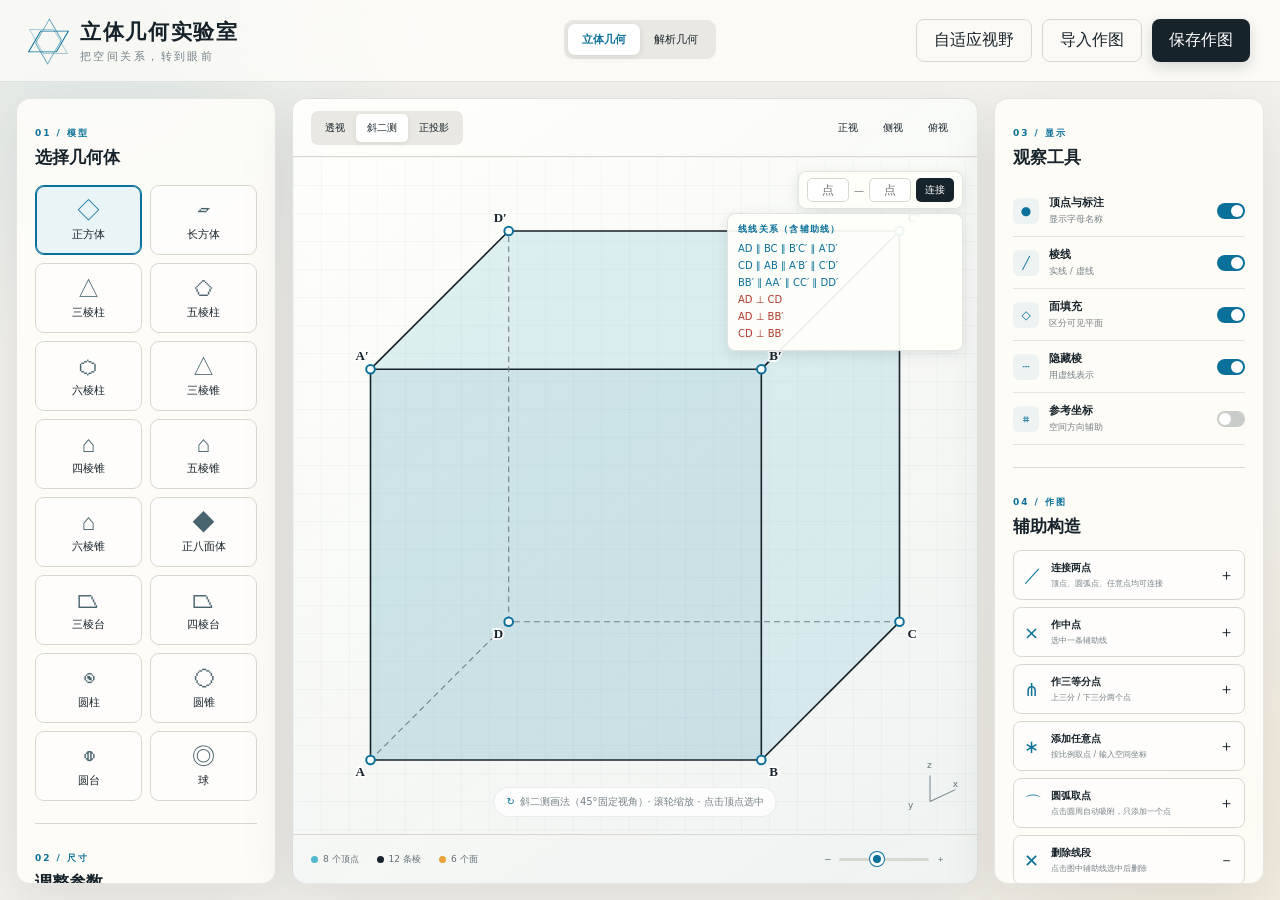
==== index.html @ b3f4eb5f "Add 立体几何实验室: interactive 3D solid & analytic geometry tool" ====
<!doctype html>
<html lang="zh-CN">
<head>
  <meta charset="utf-8" />
  <meta name="viewport" content="width=device-width, initial-scale=1" />
  <meta name="description" content="高中立体几何交互式 3D 可视化工具" />
  <title>立体几何实验室</title>
  <link rel="stylesheet" href="styles.css?v=9" />
  <link rel="stylesheet" href="analytic.css?v=8" />
</head>
<body>
  <header class="topbar">
    <div class="brand">
      <div class="brand-mark" aria-hidden="true"><span></span><span></span><span></span></div>
      <div><h1>立体几何实验室</h1><p>把空间关系，转到眼前</p></div>
    </div>
    <div class="top-actions">
      <button class="ghost mobile-only" id="modelDrawerBtn" aria-controls="modelPanel" aria-expanded="false">模型</button>
      <button class="ghost mobile-only" id="toolsDrawerBtn" aria-controls="toolsPanel" aria-expanded="false">工具</button>
      <button class="ghost" id="resetView">自适应视野</button>
      <button class="ghost" id="importBtn">导入作图</button>
      <button class="primary" id="exportBtn">保存作图</button>
      <input id="importFile" type="file" accept="application/json,.json" hidden />
    </div>
  </header>
  <div class="mode-switch" id="modeSwitch" aria-label="学习模式">
    <button class="active" data-workspace="solid">立体几何</button>
    <button data-workspace="analytic">解析几何</button>
  </div>

  <main class="workspace" id="solidWorkspace">
    <aside class="panel left-panel" id="modelPanel">
      <button class="panel-close mobile-only" data-close-panel aria-label="关闭模型面板">×</button>
      <div class="panel-heading"><span class="eyebrow">01 / 模型</span><h2>选择几何体</h2></div>
      <div class="shape-grid" id="shapeGrid" aria-label="几何体列表"></div>

      <div class="section-rule"></div>
      <div class="panel-heading compact"><span class="eyebrow">02 / 尺寸</span><h2>调整参数</h2></div>
      <div class="controls" id="parameterControls"></div>
      <div class="param-error" id="parameterError" role="alert"></div>

      <div class="custom-box">
        <div><strong>任意多面体</strong><span>粘贴顶点和面数据</span></div>
        <button class="mini" id="customBtn">打开编辑器</button>
      </div>
    </aside>

    <section class="stage-card">
      <div class="stage-toolbar">
        <div class="segmented" id="projectionToggle">
          <button data-mode="perspective">透视</button>
          <button data-mode="oblique" class="active">斜二测</button>
          <button data-mode="ortho">正投影</button>
        </div>
        <div class="view-presets" aria-label="标准视图">
          <button data-view="front">正视</button><button data-view="side">侧视</button><button data-view="top">俯视</button>
        </div>
      </div>
      <div class="canvas-wrap" id="canvasWrap">
        <svg id="geometryCanvas" role="img" aria-label="可旋转的立体几何图形"></svg>
        <div class="axis-widget" aria-hidden="true"><span class="axis-z">z</span><span class="axis-y">y</span><span class="axis-x">x</span></div>
        <div class="hint"><span class="mouse-icon">↻</span>斜二测画法（45°固定视角）· 滚轮缩放 · 点击顶点选中</div>
        <div class="selection-status" id="selectionStatus">选择两个顶点，可作辅助线</div>
        <div class="connect-box"><input id="connectA" placeholder="点" maxlength="4" aria-label="第一个点字母"/><span>—</span><input id="connectB" placeholder="点" maxlength="4" aria-label="第二个点字母"/><button id="connectGo">连接</button></div>
        <div class="relation-panel" id="relationPanel"></div>
      </div>
      <div class="stage-footer">
        <div><span class="dot blue"></span><span id="vertexCount">8 个顶点</span></div>
        <div><span class="dot dark"></span><span id="edgeCount">12 条棱</span></div>
        <div><span class="dot amber"></span><span id="faceCount">6 个面</span></div>
        <div class="zoom-control"><span>−</span><input id="zoomSlider" type="range" min="45" max="180" value="100" aria-label="缩放"/><span>＋</span></div>
      </div>
    </section>

    <aside class="panel right-panel" id="toolsPanel">
      <button class="panel-close mobile-only" data-close-panel aria-label="关闭工具面板">×</button>
      <div class="panel-heading"><span class="eyebrow">03 / 显示</span><h2>观察工具</h2></div>
      <div class="toggle-list">
        <label><div><span class="tool-icon vertices">●</span><span><strong>顶点与标注</strong><small>显示字母名称</small></span></div><input id="showVertices" type="checkbox" checked><i></i></label>
        <label><div><span class="tool-icon edges">╱</span><span><strong>棱线</strong><small>实线 / 虚线</small></span></div><input id="showEdges" type="checkbox" checked><i></i></label>
        <label><div><span class="tool-icon faces">◇</span><span><strong>面填充</strong><small>区分可见平面</small></span></div><input id="showFaces" type="checkbox" checked><i></i></label>
        <label><div><span class="tool-icon hidden">┄</span><span><strong>隐藏棱</strong><small>用虚线表示</small></span></div><input id="showHidden" type="checkbox" checked><i></i></label>
        <label><div><span class="tool-icon grid">⌗</span><span><strong>参考坐标</strong><small>空间方向辅助</small></span></div><input id="showAxes" type="checkbox"><i></i></label>
      </div>

      <div class="section-rule"></div>
      <div class="panel-heading compact"><span class="eyebrow">04 / 作图</span><h2>辅助构造</h2></div>
      <div class="construction-list">
        <button id="addSegment"><span class="construct-symbol">／</span><span><strong>连接两点</strong><small>顶点、圆弧点、任意点均可连接</small></span><b>＋</b></button>
        <button id="addMidpoint"><span class="construct-symbol">×</span><span><strong>作中点</strong><small>选中一条辅助线</small></span><b>＋</b></button>
        <button id="addTrisection"><span class="construct-symbol">⋔</span><span><strong>作三等分点</strong><small>上三分 / 下三分两个点</small></span><b>＋</b></button>
        <button id="addPoint"><span class="construct-symbol">∗</span><span><strong>添加任意点</strong><small>按比例取点 / 输入空间坐标</small></span><b>＋</b></button>
        <button id="addArcPoint" aria-pressed="false"><span class="construct-symbol">⌒</span><span><strong>圆弧取点</strong><small>点击圆周自动吸附，只添加一个点</small></span><b>＋</b></button>
        <button id="removeSegment"><span class="construct-symbol">✕</span><span><strong>删除线段</strong><small>点击图中辅助线选中后删除</small></span><b>－</b></button>
        <button id="clearConstructions"><span class="construct-symbol">↺</span><span><strong>清除辅助构造</strong><small>恢复原始模型</small></span></button>
      </div>

      <div class="tip-card"><span>解题提示</span><p id="modelTip">旋转图形，观察平行棱与对角线的空间位置关系。</p></div>
    </aside>
  </main>

  <main class="analytic-workspace hidden-mode" id="analyticWorkspace">
    <aside class="panel analytic-left">
      <div class="panel-heading"><span class="eyebrow">01 / 曲线</span><h2>选择解析对象</h2></div>
      <div class="curve-grid" id="curveGrid">
        <button class="active" data-curve="line">直线</button><button data-curve="circle">圆</button>
        <button data-curve="ellipse">椭圆</button><button data-curve="hyperbola">双曲线</button>
        <button data-curve="parabola">抛物线</button><button data-curve="general">一般二次曲线</button>
      </div>
      <div class="section-rule"></div>
      <div class="panel-heading compact"><span class="eyebrow">02 / 方程</span><h2 id="curveTitle">直线 Ax + By + C = 0</h2></div>
      <div class="analytic-params" id="analyticParams"></div>
      <div class="equation-card"><small>当前方程</small><strong id="currentEquation"></strong></div>
      <div class="curve-error" id="curveError" role="alert"></div>
      <div class="object-actions"><button class="primary" id="addCurveObject">＋ 加入画布</button><button class="ghost" id="newCurveDraft">新建</button></div>
      <div class="section-rule compact-rule"></div>
      <div class="object-list-head"><span class="eyebrow">画板对象</span><button id="clearCurveObjects">清空曲线</button></div>
      <div class="object-list" id="objectList"></div>
    </aside>

    <section class="stage-card analytic-stage">
      <div class="stage-toolbar">
        <div><span class="eyebrow">坐标平面</span><strong class="analytic-heading" id="analyticInteractionHint">平移模式 · 拖动画布 · 滚轮缩放</strong></div>
        <div class="analytic-stage-actions">
          <button class="ghost compact-btn add-point-toggle" id="toggleClickAdd" type="button" aria-pressed="false">＋ 添加一个点</button>
          <button class="ghost compact-btn" id="undoAnalyticPoint" type="button" disabled>撤销最后一点</button>
          <button class="ghost compact-btn" id="analyticReset" type="button">自适应视野</button>
        </div>
      </div>
      <div class="analytic-canvas-wrap" id="analyticCanvasWrap">
        <svg id="analyticCanvas" role="img" aria-label="解析几何坐标图像"></svg>
        <div class="analytic-readout" id="analyticReadout">x = 0，y = 0</div>
      </div>
      <div class="analytic-footer"><span id="analyticRange">视野：−10 到 10</span><span id="analyticPointCount">0 个自定义点</span><button id="clearAnalyticPoints">清除点</button></div>
    </section>

    <aside class="panel analytic-right">
      <div class="panel-heading"><span class="eyebrow">03 / 点与直线</span><h2>解析计算器</h2></div>
      <div class="calc-card"><strong>两点 P、Q</strong><div class="coord-inputs"><label>P<input id="px" type="number" value="1" step="0.1"><input id="py" type="number" value="2" step="0.1"></label><label>Q<input id="qx" type="number" value="4" step="0.1"><input id="qy" type="number" value="6" step="0.1"></label></div><div class="calc-result" id="pointResults"></div></div>
      <div class="calc-card"><strong>点 P 到直线 L₁</strong><div class="line-inputs"><label>A<input id="l1a" type="number" value="1" step="0.1"></label><label>B<input id="l1b" type="number" value="-1" step="0.1"></label><label>C<input id="l1c" type="number" value="0" step="0.1"></label></div><div class="calc-result" id="distanceResult"></div></div>
      <div class="calc-card"><strong>直线 L₁ 与 L₂</strong><div class="line-inputs"><label>A₂<input id="l2a" type="number" value="1" step="0.1"></label><label>B₂<input id="l2b" type="number" value="1" step="0.1"></label><label>C₂<input id="l2c" type="number" value="-4" step="0.1"></label></div><div class="calc-result" id="lineResults"></div></div>
      <div class="calc-card"><strong>画板对象求交</strong><div class="object-intersection"><select id="intersectionObjectA" aria-label="第一个画板对象"></select><select id="intersectionObjectB" aria-label="第二个画板对象"></select><button id="intersectObjects">求交并加点</button></div><div class="calc-result" id="objectIntersectionResult"></div></div>
      <div class="calc-card feature-card"><strong>曲线性质</strong><div class="calc-result" id="curveFeatures"></div></div>
      <div class="calc-card"><strong>精确添加点</strong><div class="add-analytic-point"><input id="analyticPointName" value="A" maxlength="6" aria-label="点名称"><input id="analyticPointX" type="number" value="0" step="0.1" aria-label="点横坐标"><input id="analyticPointY" type="number" value="0" step="0.1" aria-label="点纵坐标"><button id="addAnalyticPoint">添加</button></div><div class="point-connect"><select id="segmentPointA" aria-label="线段第一个点"></select><span>—</span><select id="segmentPointB" aria-label="线段第二个点"></select><button id="addAnalyticSegment">连接线段</button></div></div>
    </aside>
  </main>
  <button class="drawer-overlay" id="drawerOverlay" aria-label="关闭侧边面板"></button>

  <dialog id="customDialog">
    <form method="dialog" class="dialog-card">
      <div class="dialog-title"><div><span class="eyebrow">自定义模型</span><h2>输入任意多面体</h2></div><button value="cancel" aria-label="关闭">×</button></div>
      <p>使用 JSON 描述顶点与面。每个面填写顶点编号（从 0 开始），程序会自动生成棱。</p>
      <textarea id="customJson" spellcheck="false"></textarea>
      <div class="dialog-error" id="dialogError"></div>
      <div class="dialog-actions"><button value="cancel" class="ghost">取消</button><button type="button" class="primary" id="applyCustom">生成图形</button></div>
    </form>
  </dialog>

  <dialog id="pointDialog">
    <form method="dialog" class="dialog-card point-dialog">
      <div class="dialog-title"><div><span class="eyebrow">辅助构造</span><h2>添加任意点</h2></div><button value="cancel" aria-label="关闭加点窗口">×</button></div>
      <div class="point-tabs" role="tablist">
        <button type="button" class="active" data-point-mode="ratio" role="tab" aria-selected="true">在线段上取点</button>
        <button type="button" data-point-mode="coordinate" role="tab" aria-selected="false">输入空间坐标</button>
      </div>
      <div id="ratioFields" class="point-fields">
        <p>在最近选中的辅助线上取点。t=0.5 是中点，t=0.25 表示从第一个端点起四分之一处。</p>
        <label>位置比例 t <input id="pointRatio" type="number" value="0.5" min="0" max="1" step="0.05" /></label>
      </div>
      <div id="coordinateFields" class="point-fields hidden">
        <p>输入点在当前模型坐标系中的位置，可以继续选中它连接辅助线。</p>
        <div class="coord-grid"><label>x <input id="pointX" type="number" value="0" step="0.1" /></label><label>y <input id="pointY" type="number" value="0" step="0.1" /></label><label>z <input id="pointZ" type="number" value="0" step="0.1" /></label></div>
      </div>
      <label class="point-name">点名称 <input id="pointName" value="P" maxlength="8" /></label>
      <div class="dialog-error" id="pointError" role="alert"></div>
      <div class="dialog-actions"><button value="cancel" class="ghost">取消</button><button type="button" class="primary" id="applyPoint">添加点</button></div>
    </form>
  </dialog>

  <script src="app.js?v=9"></script>
  <script src="analytic.js?v=9"></script>
</body>
</html>
---- styles.css ----
:root{--ink:#17232b;--muted:#758087;--paper:#f3f1eb;--card:#fffefa;--blue:#0b719b;--blue2:#54b8cf;--amber:#e9a33a;--line:#d9d7cf;--shadow:0 18px 55px rgba(31,43,49,.10)}
*{box-sizing:border-box}html,body{margin:0;min-height:100%;font-family:Inter,"PingFang SC","Microsoft YaHei",system-ui,sans-serif;color:var(--ink);background:var(--paper)}button,input,textarea{font:inherit}button{color:inherit}body{background-image:radial-gradient(circle at 8% 4%,rgba(78,166,190,.12),transparent 23%),radial-gradient(circle at 95% 90%,rgba(238,165,55,.09),transparent 22%)}
.topbar{height:82px;display:flex;align-items:center;justify-content:space-between;padding:0 30px;border-bottom:1px solid rgba(23,35,43,.10);background:rgba(255,254,250,.72);backdrop-filter:blur(18px)}.brand{display:flex;align-items:center;gap:13px}.brand h1{font-family:Georgia,"Noto Serif SC",serif;font-size:21px;letter-spacing:.08em;margin:0}.brand p{margin:3px 0 0;color:var(--muted);font-size:11px;letter-spacing:.22em}.brand-mark{width:37px;height:37px;position:relative}.brand-mark span{position:absolute;width:25px;height:25px;border:1.7px solid var(--blue);transform:rotate(30deg) skewY(-30deg);left:6px;top:7px}.brand-mark span:nth-child(2){transform:rotate(150deg) skewY(-30deg);opacity:.62}.brand-mark span:nth-child(3){transform:rotate(270deg) skewY(-30deg);opacity:.34}.top-actions{display:flex;gap:10px}.primary,.ghost,.mini{border:0;border-radius:8px;padding:10px 17px;cursor:pointer}.primary{background:var(--ink);color:white;box-shadow:0 5px 14px rgba(23,35,43,.17)}.ghost{background:transparent;border:1px solid var(--line)}
.workspace{height:calc(100vh - 82px);min-height:620px;display:grid;grid-template-columns:260px minmax(400px,1fr) 270px;gap:16px;padding:16px}.panel,.stage-card{background:rgba(255,254,250,.86);border:1px solid rgba(23,35,43,.10);border-radius:14px;box-shadow:var(--shadow)}.panel{padding:22px 18px;overflow:auto}.panel-heading h2{font-family:Georgia,"Noto Serif SC",serif;font-size:17px;margin:6px 0 16px}.panel-heading.compact h2{margin-bottom:12px}.eyebrow{font-size:9px;letter-spacing:.22em;text-transform:uppercase;color:var(--blue);font-weight:800}.shape-grid{display:grid;grid-template-columns:repeat(2,1fr);gap:8px}.shape-card{height:70px;border:1px solid var(--line);background:rgba(255,255,255,.56);border-radius:9px;display:flex;flex-direction:column;align-items:center;justify-content:center;gap:5px;cursor:pointer;transition:.18s}.shape-card:hover{transform:translateY(-1px);border-color:#91b7c4}.shape-card.active{border-color:var(--blue);background:#e9f4f6;box-shadow:inset 0 0 0 1px var(--blue)}.shape-icon{font-family:Georgia;font-size:23px;line-height:1;color:#49646f}.shape-card.active .shape-icon{color:var(--blue)}.shape-card small{font-size:11px}.section-rule{height:1px;background:var(--line);margin:22px 0}.controls{display:flex;flex-direction:column;gap:15px}.range-row .range-label{display:flex;justify-content:space-between;font-size:11px;margin-bottom:7px}.range-row output{font-weight:700;color:var(--blue)}input[type=range]{appearance:none;height:3px;background:#d8d8d3;border-radius:4px;width:100%}input[type=range]::-webkit-slider-thumb{appearance:none;width:14px;height:14px;border-radius:50%;background:var(--blue);border:3px solid white;box-shadow:0 0 0 1px var(--blue)}.custom-box{margin-top:20px;padding:12px;border:1px dashed #a7a9a6;border-radius:9px;display:flex;align-items:center;justify-content:space-between}.custom-box strong,.custom-box span{display:block}.custom-box strong{font-size:11px}.custom-box span{font-size:9px;color:var(--muted);margin-top:3px}.mini{padding:7px 9px;background:#e9eef0;font-size:10px;white-space:nowrap}
.stage-card{min-width:0;display:flex;flex-direction:column;overflow:hidden;background:linear-gradient(145deg,rgba(255,255,252,.95),rgba(238,243,241,.92))}.stage-toolbar{height:58px;display:flex;align-items:center;justify-content:space-between;padding:0 18px;border-bottom:1px solid var(--line)}.segmented{display:flex;background:#e9e8e2;padding:3px;border-radius:7px}.segmented button,.view-presets button{border:0;background:transparent;padding:7px 11px;font-size:10px;border-radius:5px;cursor:pointer}.segmented button.active{background:white;box-shadow:0 2px 6px rgba(0,0,0,.08)}.view-presets{display:flex;gap:3px}.view-presets button:hover{background:#e9eef0}.canvas-wrap{position:relative;flex:1;min-height:0;overflow:hidden;background-image:linear-gradient(rgba(39,79,90,.035) 1px,transparent 1px),linear-gradient(90deg,rgba(39,79,90,.035) 1px,transparent 1px);background-size:28px 28px;cursor:grab}.canvas-wrap.dragging{cursor:grabbing}#geometryCanvas{display:block;width:100%;height:100%;touch-action:none}.hint{position:absolute;left:50%;bottom:17px;transform:translateX(-50%);font-size:10px;color:var(--muted);background:rgba(255,255,255,.76);border:1px solid rgba(23,35,43,.08);border-radius:20px;padding:7px 12px;pointer-events:none;white-space:nowrap}.mouse-icon{margin-right:5px;color:var(--blue)}.selection-status{position:absolute;top:16px;left:16px;font-size:10px;padding:7px 10px;border-radius:6px;background:rgba(22,33,40,.82);color:white;opacity:0;transform:translateY(-5px);transition:.2s;pointer-events:none}.selection-status.show{opacity:1;transform:none}.axis-widget{position:absolute;right:22px;bottom:22px;width:50px;height:50px;color:#67767c;font-size:9px}.axis-widget:before,.axis-widget:after{content:"";position:absolute;left:25px;bottom:10px;background:#75868b;transform-origin:left center}.axis-widget:before{width:28px;height:1px;transform:rotate(-25deg)}.axis-widget:after{width:26px;height:1px;transform:rotate(-90deg)}.axis-x{position:absolute;right:-3px;bottom:23px}.axis-z{position:absolute;left:22px;top:-2px}.axis-y{position:absolute;left:3px;bottom:2px}.stage-footer{height:49px;border-top:1px solid var(--line);display:flex;align-items:center;gap:18px;padding:0 18px;font-size:9px;color:#647077}.stage-footer>div{display:flex;align-items:center;gap:5px}.dot{width:7px;height:7px;border-radius:50%}.dot.blue{background:var(--blue2)}.dot.dark{background:var(--ink)}.dot.amber{background:var(--amber)}.zoom-control{margin-left:auto!important;width:135px}.zoom-control input{width:90px}
.toggle-list{display:flex;flex-direction:column}.toggle-list label{display:flex;justify-content:space-between;align-items:center;padding:10px 0;border-bottom:1px solid #e7e5df;cursor:pointer}.toggle-list label>div{display:flex;gap:10px;align-items:center}.toggle-list strong,.toggle-list small{display:block}.toggle-list strong{font-size:11px}.toggle-list small{font-size:9px;color:var(--muted);margin-top:3px}.tool-icon{width:26px;height:26px;border-radius:6px;background:#edf2f2;display:grid;place-items:center;color:var(--blue);font-size:12px}.toggle-list input{display:none}.toggle-list i{width:28px;height:16px;border-radius:20px;background:#c9ccc9;position:relative;transition:.2s}.toggle-list i:after{content:"";position:absolute;width:12px;height:12px;left:2px;top:2px;background:white;border-radius:50%;transition:.2s}.toggle-list input:checked+i{background:var(--blue)}.toggle-list input:checked+i:after{transform:translateX(12px)}.construction-list{display:flex;flex-direction:column;gap:7px}.construction-list button{border:1px solid var(--line);background:rgba(255,255,255,.55);border-radius:8px;padding:10px;display:flex;align-items:center;text-align:left;cursor:pointer}.construction-list button:hover{border-color:#8eb0bb}.construct-symbol{font-size:18px;color:var(--blue);width:27px}.construction-list strong,.construction-list small{display:block}.construction-list strong{font-size:10px}.construction-list small{font-size:8px;color:var(--muted);margin-top:3px}.construction-list b{margin-left:auto;font-size:15px;font-weight:400}.tip-card{margin-top:18px;background:var(--ink);color:white;border-radius:10px;padding:13px 14px;position:relative;overflow:hidden}.tip-card:after{content:"";position:absolute;width:70px;height:70px;border:1px solid rgba(255,255,255,.13);transform:rotate(45deg);right:-35px;top:-35px}.tip-card span{font-size:8px;letter-spacing:.18em;color:#7ad0e0}.tip-card p{font-family:Georgia,"Noto Serif SC",serif;font-size:11px;line-height:1.65;margin:7px 0 0}
dialog{border:0;background:transparent;padding:0}dialog::backdrop{background:rgba(19,29,34,.55);backdrop-filter:blur(4px)}.dialog-card{width:min(620px,90vw);background:var(--card);border-radius:14px;padding:24px;box-shadow:0 24px 80px rgba(0,0,0,.28)}.dialog-title{display:flex;justify-content:space-between}.dialog-title h2{font-family:Georgia,"Noto Serif SC",serif;margin:5px 0}.dialog-title>button{border:0;background:transparent;font-size:24px;cursor:pointer}.dialog-card>p{color:var(--muted);font-size:11px;line-height:1.6}.dialog-card textarea{width:100%;height:260px;border:1px solid var(--line);border-radius:8px;background:#f5f4ef;padding:14px;font:12px/1.55 Consolas,monospace;resize:vertical}.dialog-actions{display:flex;justify-content:flex-end;gap:8px;margin-top:14px}.dialog-error{font-size:11px;color:#b23b2f;min-height:18px;margin-top:6px}
.face{stroke:none;transition:fill-opacity .2s}.edge{fill:none;stroke:var(--ink);stroke-linecap:round;vector-effect:non-scaling-stroke}.edge.hidden{stroke:#728088;stroke-dasharray:5 5}.aux-edge{stroke:#df8e24;stroke-width:2.4;stroke-dasharray:4 4}.vertex-hit{fill:transparent;cursor:pointer}.vertex{fill:#fff;stroke:var(--blue);stroke-width:2;vector-effect:non-scaling-stroke;pointer-events:none}.vertex.selected{fill:var(--amber);stroke:#a85a0a}.vertex-label{font-family:Georgia,serif;font-size:13px;font-weight:700;fill:var(--ink);paint-order:stroke;stroke:rgba(255,255,255,.9);stroke-width:4px;stroke-linejoin:round;pointer-events:none}.midpoint{fill:var(--amber);stroke:#fff;stroke-width:2}.intersection{fill:#d45a4c;stroke:#fff;stroke-width:2}.trisect{fill:#3f9a67;stroke:#fff;stroke-width:2}.midpoint.selected,.intersection.selected,.trisect.selected{stroke:#a85a0a;stroke-width:3}.aux-edge.active{stroke:#b23b2f;stroke-width:3.2}.axis-line{stroke-width:1.2;stroke-dasharray:3 4;opacity:.65}.axis-label{font-size:11px;font-weight:700}.midpoint,.intersection,.trisect{pointer-events:none}.connect-box{position:absolute;top:14px;right:14px;z-index:3;display:flex;align-items:center;gap:5px;background:rgba(255,255,250,.92);border:1px solid rgba(23,35,43,.12);border-radius:8px;padding:6px 8px;box-shadow:0 4px 14px rgba(31,43,49,.10)}.connect-box input{width:42px;border:1px solid var(--line);border-radius:5px;padding:4px 6px;font-size:12px;text-align:center;background:#fff}.connect-box span{color:var(--muted);font-size:10px}.connect-box button{border:0;background:var(--ink);color:#fff;border-radius:5px;padding:5px 9px;font-size:10px;cursor:pointer}.relation-panel{position:absolute;top:56px;right:14px;z-index:3;width:236px;max-height:44%;overflow:auto;background:rgba(255,255,250,.93);border:1px solid rgba(23,35,43,.12);border-radius:8px;padding:8px 10px;box-shadow:0 4px 14px rgba(31,43,49,.10);font-size:10px;line-height:1.7}.rp-title{font-weight:800;font-size:9px;letter-spacing:.14em;color:var(--blue);margin-bottom:3px}.rp-line{white-space:normal;word-break:break-all}.rp-line.para{color:#0b719b}.rp-line.perp{color:#b23b2f}.rp-line.ang{color:#758087}.range-line{display:flex;align-items:center;gap:8px}.num{width:58px;border:1px solid var(--line);border-radius:5px;padding:3px 5px;font-size:11px;background:#fff}
@media(max-width:1050px){.workspace{grid-template-columns:220px minmax(360px,1fr)}.right-panel{position:absolute;right:20px;top:100px;width:260px;z-index:4;max-height:calc(100vh - 130px);transform:translateX(calc(100% + 28px));transition:.25s}.right-panel:before{content:"工具";position:absolute;right:100%;top:20px;writing-mode:vertical-rl;background:var(--ink);color:white;padding:12px 7px;border-radius:7px 0 0 7px;font-size:10px}.right-panel:hover{transform:none}}@media(max-width:720px){.topbar{height:70px;padding:0 14px}.brand p{display:none}.top-actions .ghost{display:none}.workspace{height:calc(100vh - 70px);min-height:660px;grid-template-columns:1fr;padding:8px}.left-panel{display:none}.stage-card{min-height:640px}.stage-footer{gap:9px;padding:0 10px}.zoom-control{display:none!important}.view-presets{display:none}}

/* Functional and responsive additions */
.mobile-only{display:none}.panel-close{position:absolute;right:12px;top:10px;border:0;background:transparent;font-size:24px;cursor:pointer}.drawer-overlay{display:none;position:fixed;inset:0;border:0;background:rgba(18,28,34,.42);z-index:8}.param-error{display:none;margin-top:10px;padding:9px 10px;border-radius:7px;background:#fff0ed;color:#a62e22;font-size:10px;line-height:1.55}.param-error.show{display:block}.range-row.invalid input{border-color:#c94b3d}.toggle-list input{display:block;position:absolute;opacity:0;width:1px;height:1px}.toggle-list label:has(input:focus-visible){outline:2px solid var(--blue);outline-offset:3px;border-radius:5px}.point-dialog{width:min(520px,92vw)}.point-tabs{display:flex;gap:5px;background:#e9e8e2;padding:4px;border-radius:8px;margin:14px 0}.point-tabs button{flex:1;border:0;background:transparent;border-radius:6px;padding:9px;font-size:11px;cursor:pointer}.point-tabs button.active{background:white;box-shadow:0 2px 6px rgba(0,0,0,.08)}.point-fields{background:#f4f3ee;border:1px solid var(--line);border-radius:8px;padding:13px}.point-fields.hidden{display:none}.point-fields p{margin:0 0 12px;font-size:10px;color:var(--muted);line-height:1.55}.point-fields label,.point-name{font-size:11px;display:flex;align-items:center;gap:8px}.point-fields input,.point-name input{border:1px solid var(--line);border-radius:6px;background:white;padding:7px 9px;min-width:0}.coord-grid{display:grid;grid-template-columns:repeat(3,1fr);gap:8px}.coord-grid label{display:grid;grid-template-columns:12px 1fr}.point-name{margin-top:12px}.point-name input{width:100px}.freepoint{fill:#7d5ac7;stroke:#fff;stroke-width:2}.vertex-hit:focus{outline:none}.vertex-hit:focus+.vertex,.vertex-hit:focus+.midpoint,.vertex-hit:focus+.intersection,.vertex-hit:focus+.trisect,.vertex-hit:focus+.freepoint{stroke:#e9a33a;stroke-width:4}.save-note{font-size:9px;color:var(--muted)}
.construction-list button[aria-pressed="true"]{border-color:var(--blue);background:#e6f3f6;box-shadow:inset 0 0 0 1px var(--blue)}.canvas-wrap.arc-pick-mode{cursor:crosshair}.canvas-wrap.arc-pick-mode:after{content:"圆弧取点：点击高亮圆周";position:absolute;left:16px;top:52px;z-index:4;padding:7px 10px;border-radius:7px;background:#173f4c;color:#fff;font-size:10px;box-shadow:0 5px 18px rgba(23,63,76,.22);pointer-events:none}.arc-select-hit{fill:none;stroke:rgba(11,113,155,.22);stroke-width:16;vector-effect:non-scaling-stroke;cursor:crosshair;pointer-events:stroke}.arc-select-hit:hover,.arc-select-hit:focus{stroke:rgba(11,113,155,.38);outline:none}.arcpoint{fill:#0b719b;stroke:#fff;stroke-width:2}.vertex-hit:focus+.arcpoint{stroke:#e9a33a;stroke-width:4}
@media(max-width:1050px){.right-panel.open{transform:none}.right-panel:has(:focus-visible){transform:none}.mobile-only{display:inline-flex}.top-actions{gap:6px}.top-actions button{padding:9px 11px}.drawer-overlay.show{display:block}}
@media(max-width:720px){.top-actions .ghost.mobile-only,.top-actions #importBtn{display:inline-flex}.brand h1{font-size:16px}.brand-mark{display:none}.top-actions{margin-left:auto}.top-actions #resetView{display:none}.top-actions .primary{padding:9px 11px}.workspace{min-height:0}.left-panel,.right-panel{display:block;position:fixed;top:0;bottom:0;width:min(330px,86vw);max-height:none;z-index:10;border-radius:0;transition:transform .25s}.left-panel{left:0;transform:translateX(-105%)}.right-panel{right:0;transform:translateX(105%)}.left-panel.open,.right-panel.open{transform:none}.right-panel:before{display:none}.stage-card{min-height:0;height:100%}.canvas-wrap{min-height:460px}.connect-box{top:10px;right:10px}.relation-panel{top:53px;right:10px;width:min(220px,58vw);max-height:34%}.hint{bottom:10px}.stage-footer{height:44px}.drawer-overlay.show{display:block}}
@media(max-width:470px){.top-actions #importBtn{display:none}.top-actions button{font-size:10px}.connect-box{left:10px;right:auto}.relation-panel{left:10px;right:auto;width:calc(100% - 20px);max-height:26%}.segmented button{padding:7px 8px}}
---- analytic.css ----
.mode-switch{display:flex;background:#e9e8e2;padding:4px;border-radius:9px}.mode-switch button{border:0;background:transparent;border-radius:7px;padding:8px 14px;font-size:11px;cursor:pointer}.mode-switch button.active{background:#fff;box-shadow:0 2px 7px rgba(0,0,0,.09);color:var(--blue);font-weight:700}.hidden-mode{display:none!important}.analytic-workspace{height:calc(100vh - 82px);min-height:640px;display:grid;grid-template-columns:260px minmax(430px,1fr) 300px;gap:16px;padding:16px}.analytic-left,.analytic-right{overflow:auto}.curve-grid{display:grid;grid-template-columns:1fr 1fr;gap:7px}.curve-grid button{border:1px solid var(--line);background:rgba(255,255,255,.62);border-radius:8px;padding:11px 6px;font-size:11px;cursor:pointer}.curve-grid button.active{border-color:var(--blue);background:#e9f4f6;color:var(--blue);box-shadow:inset 0 0 0 1px var(--blue)}.analytic-params{display:flex;flex-direction:column;gap:10px}.analytic-param{display:grid;grid-template-columns:58px 1fr;align-items:center;gap:8px;font-size:11px}.analytic-param input,.analytic-param select{min-width:0;width:100%;border:1px solid var(--line);border-radius:6px;background:#fff;padding:7px 8px}.equation-card{margin-top:15px;padding:11px;border-radius:8px;background:#eef4f4;border:1px solid #d3e1e3}.equation-card small,.equation-card strong{display:block}.equation-card small{font-size:8px;letter-spacing:.15em;color:var(--blue);margin-bottom:6px}.equation-card strong{font:13px/1.5 Georgia,"Noto Serif SC",serif;word-break:break-word}.curve-error{display:none;margin-top:10px;padding:8px;border-radius:6px;background:#fff0ed;color:#a62e22;font-size:10px}.curve-error.show{display:block}.analytic-stage{min-width:0}.analytic-heading{display:block;font-size:10px;margin-top:4px;color:var(--muted);font-weight:400}.compact-btn{padding:7px 10px}.analytic-canvas-wrap{position:relative;flex:1;min-height:0;overflow:hidden;cursor:crosshair;background:#fbfcf9}.analytic-canvas-wrap.dragging{cursor:grabbing}#analyticCanvas{display:block;width:100%;height:100%;touch-action:none}.analytic-readout{position:absolute;left:12px;bottom:12px;background:rgba(255,255,255,.88);border:1px solid var(--line);border-radius:6px;padding:6px 9px;font:10px Consolas,monospace;pointer-events:none}.analytic-footer{height:45px;border-top:1px solid var(--line);display:flex;align-items:center;gap:18px;padding:0 16px;color:var(--muted);font-size:9px}.analytic-footer button{margin-left:auto;border:0;background:transparent;color:#a34b3e;font-size:9px;cursor:pointer}.grid-line{stroke:#dbe3e3;stroke-width:1;vector-effect:non-scaling-stroke}.grid-line.major{stroke:#c5d1d2}.coord-axis{stroke:#263940;stroke-width:1.5;vector-effect:non-scaling-stroke}.tick-label{font:10px Consolas,monospace;fill:#718087}.curve-path{fill:none;stroke:var(--blue);stroke-width:2.4;vector-effect:non-scaling-stroke}.curve-asymptote{fill:none;stroke:#d58d2b;stroke-width:1.1;stroke-dasharray:5 5;vector-effect:non-scaling-stroke}.focus-point{fill:#d58d2b;stroke:#fff;stroke-width:2}.analytic-point{fill:#7954b3;stroke:#fff;stroke-width:2}.analytic-point-label{font:700 12px Georgia,serif;fill:var(--ink);paint-order:stroke;stroke:#fff;stroke-width:4px}.calc-card{border:1px solid var(--line);background:rgba(255,255,255,.55);border-radius:9px;padding:11px;margin-bottom:9px}.calc-card>strong{display:block;font-size:11px;margin-bottom:9px}.coord-inputs{display:grid;grid-template-columns:1fr 1fr;gap:6px}.coord-inputs label{display:grid;grid-template-columns:16px 1fr 1fr;gap:4px;align-items:center;font-size:10px}.line-inputs{display:grid;grid-template-columns:repeat(3,1fr);gap:5px}.line-inputs label{display:grid;grid-template-columns:18px 1fr;gap:3px;align-items:center;font-size:9px}.coord-inputs input,.line-inputs input,.add-analytic-point input{min-width:0;width:100%;border:1px solid var(--line);border-radius:5px;padding:5px 4px;background:#fff;font-size:10px}.calc-result{font-size:10px;color:#536168;line-height:1.7}.calc-result b{color:var(--ink)}.feature-card{background:#f0f6f6}.add-analytic-point{display:grid;grid-template-columns:42px 1fr 1fr auto;gap:5px}.add-analytic-point button{border:0;border-radius:5px;background:var(--ink);color:#fff;padding:5px 8px;font-size:9px;cursor:pointer}
@media(max-width:1100px){.analytic-workspace{grid-template-columns:220px minmax(380px,1fr)}.analytic-right{position:fixed;right:12px;top:96px;width:290px;max-height:calc(100vh - 115px);z-index:7;transform:translateX(calc(100% + 20px));transition:.25s}.analytic-right:before{content:"计算";position:absolute;right:100%;top:20px;writing-mode:vertical-rl;background:var(--ink);color:#fff;padding:12px 7px;border-radius:7px 0 0 7px;font-size:10px}.analytic-right:hover,.analytic-right:focus-within{transform:none}}
@media(max-width:760px){.mode-switch{position:fixed;left:50%;bottom:8px;transform:translateX(-50%);z-index:20;box-shadow:0 6px 24px rgba(0,0,0,.2)}.analytic-workspace{height:calc(100vh - 70px);min-height:0;grid-template-columns:1fr;padding:8px}.analytic-stage{height:100%}.analytic-left,.analytic-right{position:fixed;top:70px;bottom:0;width:min(330px,86vw);max-height:none;z-index:10;border-radius:0;transition:transform .25s}.analytic-left{left:0;transform:translateX(-105%)}.analytic-right{right:0;transform:translateX(105%)}.analytic-left.open,.analytic-right.open{transform:none}.analytic-right:before{display:none}.analytic-canvas-wrap{min-height:500px}.analytic-footer{padding-bottom:36px;height:70px}.brand h1{font-size:15px}}
.analytic-left{overflow-x:hidden}.analytic-left h2{overflow-wrap:anywhere;word-break:break-all;font-size:15px}@media(max-width:1100px){.mobile-only{display:inline-flex}.analytic-right.open{transform:none}.mode-switch{position:fixed;left:50%;bottom:10px;transform:translateX(-50%);z-index:20;box-shadow:0 7px 26px rgba(0,0,0,.22);background:rgba(233,232,226,.96);backdrop-filter:blur(12px)}.analytic-footer,.stage-footer{padding-bottom:34px;height:72px}}
.mode-switch{position:fixed;top:20px;left:50%;transform:translateX(-50%);z-index:20}@media(max-width:1100px){.mode-switch{top:auto;bottom:10px}}
.object-actions{display:grid;grid-template-columns:1fr auto;gap:7px;margin-top:10px}.object-actions button{padding:8px 10px;font-size:10px}.compact-rule{margin:16px 0 12px}.object-list-head{display:flex;align-items:center;justify-content:space-between;margin-bottom:8px}.object-list-head button{border:0;background:transparent;color:#a34b3e;font-size:9px;cursor:pointer}.object-list{display:flex;flex-direction:column;gap:6px;padding-bottom:8px}.object-row{display:grid;grid-template-columns:22px 18px 1fr auto;align-items:center;gap:6px;border:1px solid var(--line);background:rgba(255,255,255,.65);border-radius:7px;padding:7px}.object-row.active{border-color:var(--blue);background:#eef6f7}.object-row .eye,.object-row .remove-object{border:0;background:transparent;cursor:pointer;padding:0}.object-row .eye{font-size:12px}.object-row input[type=color]{width:18px;height:18px;border:0;padding:0;background:transparent}.object-row .object-name{min-width:0;font-size:10px;white-space:nowrap;overflow:hidden;text-overflow:ellipsis;cursor:pointer}.object-row .object-equation{display:block;color:var(--muted);font-size:8px;margin-top:2px}.object-row .remove-object{color:#a34b3e}.curve-path.preview{stroke:#8fa3aa;stroke-dasharray:7 5;stroke-width:1.5}.analytic-segment{stroke:#7b59b5;stroke-width:2;vector-effect:non-scaling-stroke}.object-intersection{display:grid;grid-template-columns:1fr 1fr;gap:5px;margin-bottom:7px}.object-intersection select,.point-connect select{min-width:0;border:1px solid var(--line);border-radius:5px;padding:5px;background:white;font-size:9px}.object-intersection button{grid-column:1/-1;border:0;border-radius:5px;background:var(--ink);color:white;padding:6px;font-size:9px;cursor:pointer}.point-connect{display:grid;grid-template-columns:1fr auto 1fr;gap:5px;align-items:center;margin-top:8px}.point-connect button{grid-column:1/-1;border:1px solid var(--line);border-radius:5px;background:#eef3f4;padding:6px;font-size:9px;cursor:pointer}
.analytic-stage-actions{display:flex;align-items:center;gap:7px;flex-wrap:wrap;justify-content:flex-end}.analytic-canvas-wrap{cursor:grab}.analytic-canvas-wrap.add-point-mode{cursor:crosshair}.analytic-canvas-wrap.add-point-mode:after{content:"单击放置 1 个点";position:absolute;right:12px;top:12px;padding:6px 9px;border-radius:6px;background:#173f4c;color:#fff;font-size:10px;box-shadow:0 4px 14px rgba(23,63,76,.2);pointer-events:none}.add-point-toggle[aria-pressed="true"]{background:#173f4c;color:#fff;border-color:#173f4c}.compact-btn:disabled{opacity:.38;cursor:not-allowed}@media(max-width:760px){.stage-toolbar{align-items:flex-start}.analytic-stage-actions{max-width:220px;gap:5px}.analytic-stage-actions .compact-btn{padding:7px 8px;font-size:9px}}
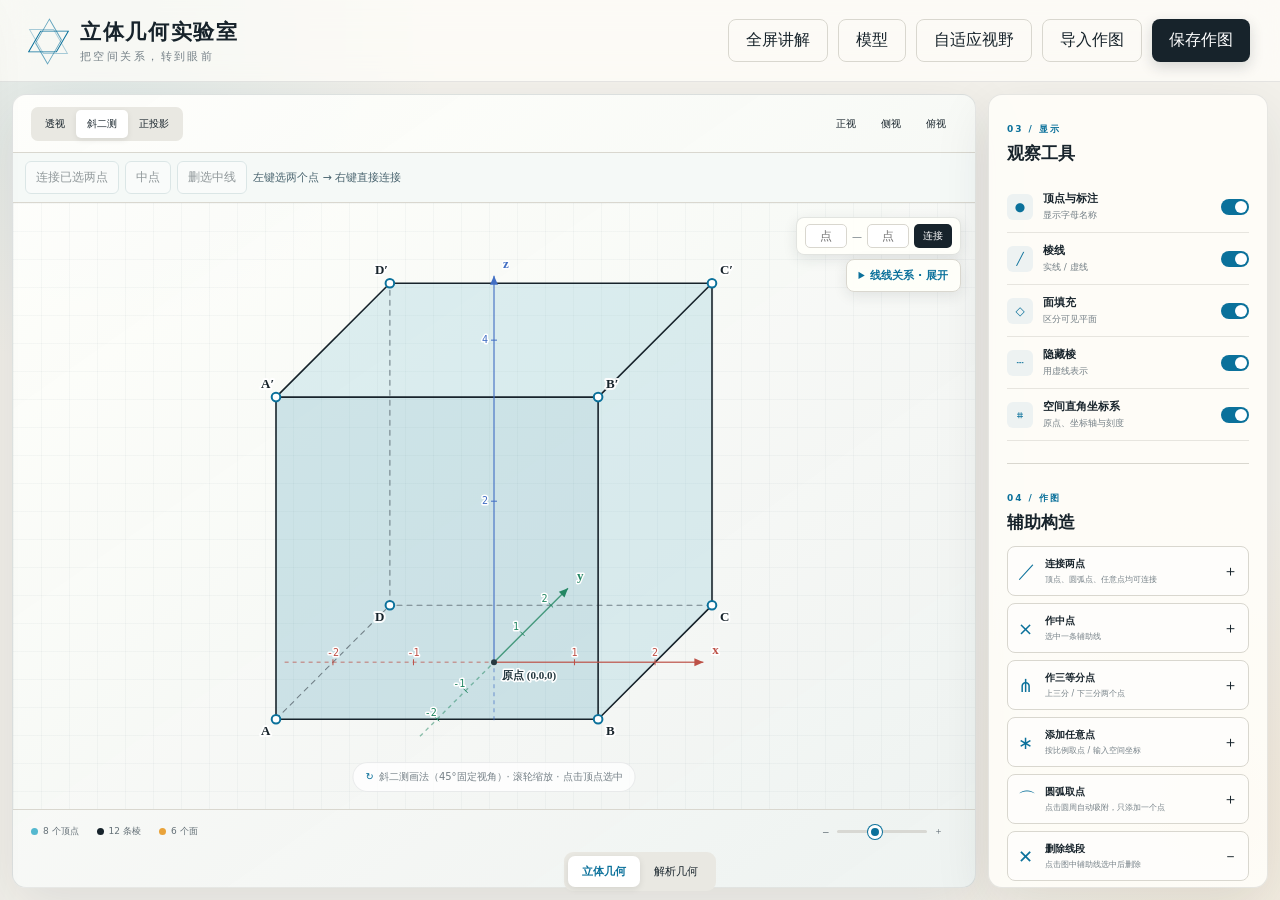
==== commit 4eb3abad: "Add WPS geometry teaching tools and complete Chinese user guide" ====
--- a/index.html
+++ b/index.html
@@ -7,6 +7,10 @@
   <title>立体几何实验室</title>
   <link rel="stylesheet" href="styles.css?v=9" />
   <link rel="stylesheet" href="analytic.css?v=8" />
+  <link rel="stylesheet" href="study.css?v=1" />
+  <link rel="stylesheet" href="wps-host.css?v=1" />
+  <link rel="stylesheet" href="presentation.css?v=4" />
+  <link rel="stylesheet" href="measurements.css?v=1" />
 </head>
 <body>
   <header class="topbar">
@@ -15,6 +19,7 @@
       <div><h1>立体几何实验室</h1><p>把空间关系，转到眼前</p></div>
     </div>
     <div class="top-actions">
+      <button class="ghost" id="presentationToggle" aria-pressed="false">全屏讲解</button>
       <button class="ghost mobile-only" id="modelDrawerBtn" aria-controls="modelPanel" aria-expanded="false">模型</button>
       <button class="ghost mobile-only" id="toolsDrawerBtn" aria-controls="toolsPanel" aria-expanded="false">工具</button>
       <button class="ghost" id="resetView">自适应视野</button>
@@ -56,13 +61,18 @@
           <button data-view="front">正视</button><button data-view="side">侧视</button><button data-view="top">俯视</button>
         </div>
       </div>
+      <div class="quick-construction" role="toolbar" aria-label="画布快捷作图">
+        <button id="quickConnectSelected" disabled>连接已选两点</button>
+        <button id="quickMidpoint" disabled>中点</button>
+        <button id="quickDelete" disabled>删选中线</button>
+        <span id="quickStatus" role="status">左键选两个点 → 右键直接连接</span>
+      </div>
       <div class="canvas-wrap" id="canvasWrap">
         <svg id="geometryCanvas" role="img" aria-label="可旋转的立体几何图形"></svg>
-        <div class="axis-widget" aria-hidden="true"><span class="axis-z">z</span><span class="axis-y">y</span><span class="axis-x">x</span></div>
         <div class="hint"><span class="mouse-icon">↻</span>斜二测画法（45°固定视角）· 滚轮缩放 · 点击顶点选中</div>
         <div class="selection-status" id="selectionStatus">选择两个顶点，可作辅助线</div>
         <div class="connect-box"><input id="connectA" placeholder="点" maxlength="4" aria-label="第一个点字母"/><span>—</span><input id="connectB" placeholder="点" maxlength="4" aria-label="第二个点字母"/><button id="connectGo">连接</button></div>
-        <div class="relation-panel" id="relationPanel"></div>
+        <details class="relation-summary"><summary>线线关系 · 展开</summary><div class="relation-panel" id="relationPanel"></div></details>
       </div>
       <div class="stage-footer">
         <div><span class="dot blue"></span><span id="vertexCount">8 个顶点</span></div>
@@ -80,7 +90,7 @@
         <label><div><span class="tool-icon edges">╱</span><span><strong>棱线</strong><small>实线 / 虚线</small></span></div><input id="showEdges" type="checkbox" checked><i></i></label>
         <label><div><span class="tool-icon faces">◇</span><span><strong>面填充</strong><small>区分可见平面</small></span></div><input id="showFaces" type="checkbox" checked><i></i></label>
         <label><div><span class="tool-icon hidden">┄</span><span><strong>隐藏棱</strong><small>用虚线表示</small></span></div><input id="showHidden" type="checkbox" checked><i></i></label>
-        <label><div><span class="tool-icon grid">⌗</span><span><strong>参考坐标</strong><small>空间方向辅助</small></span></div><input id="showAxes" type="checkbox"><i></i></label>
+        <label><div><span class="tool-icon grid">⌗</span><span><strong>空间直角坐标系</strong><small>原点、坐标轴与刻度</small></span></div><input id="showAxes" type="checkbox" checked><i></i></label>
       </div>
 
       <div class="section-rule"></div>
@@ -95,7 +105,27 @@
         <button id="clearConstructions"><span class="construct-symbol">↺</span><span><strong>清除辅助构造</strong><small>恢复原始模型</small></span></button>
       </div>
 
+      <section class="measurement-card" id="solidMeasurements" aria-label="空间测量">
+        <span class="eyebrow">05 / 测量与推导</span><h3>空间角与距离</h3>
+        <select id="measurementKind" aria-label="测量类型">
+          <option value="">选择测量</option><option value="distance">线段长度</option>
+          <option value="lines">线线角（含异面直线）</option><option value="linePlane">线面角与正射影</option>
+          <option value="pointPlane">点到平面距离与垂足</option>
+        </select>
+        <div class="measurement-examples" id="measurementExamples">
+          <button data-example="linePlane">体对角线与底面</button><button data-example="pointPlane">顶点到底面</button><button data-example="lines">异面棱夹角</button>
+        </div>
+        <div class="measurement-fields" id="measurementFields" hidden></div>
+        <p class="measurement-result" id="measurementResult" role="status"></p>
+        <details id="measurementDerivation" hidden><summary>查看坐标与计算步骤</summary><pre id="measurementSteps"></pre></details>
+      </section>
       <div class="tip-card"><span>解题提示</span><p id="modelTip">旋转图形，观察平行棱与对角线的空间位置关系。</p></div>
+      <div class="study-card" id="solidStudy" aria-live="polite">
+        <span class="eyebrow">随参数变化的练习</span>
+        <h3 id="solidStudyTitle"></h3>
+        <p id="solidStudyQuestion"></p>
+        <details id="solidStudyDetails"><summary>查看公式与计算</summary><p id="solidStudyAnswer"></p></details>
+      </div>
     </aside>
   </main>
 
@@ -141,6 +171,12 @@
       <div class="calc-card"><strong>直线 L₁ 与 L₂</strong><div class="line-inputs"><label>A₂<input id="l2a" type="number" value="1" step="0.1"></label><label>B₂<input id="l2b" type="number" value="1" step="0.1"></label><label>C₂<input id="l2c" type="number" value="-4" step="0.1"></label></div><div class="calc-result" id="lineResults"></div></div>
       <div class="calc-card"><strong>画板对象求交</strong><div class="object-intersection"><select id="intersectionObjectA" aria-label="第一个画板对象"></select><select id="intersectionObjectB" aria-label="第二个画板对象"></select><button id="intersectObjects">求交并加点</button></div><div class="calc-result" id="objectIntersectionResult"></div></div>
       <div class="calc-card feature-card"><strong>曲线性质</strong><div class="calc-result" id="curveFeatures"></div></div>
+      <div class="study-card analytic-study" id="analyticStudy" aria-live="polite">
+        <span class="eyebrow">公式推导</span>
+        <h3 id="analyticStudyTitle"></h3>
+        <p id="analyticStudyQuestion"></p>
+        <details id="analyticStudyDetails"><summary>查看推导</summary><p id="analyticStudyAnswer"></p></details>
+      </div>
       <div class="calc-card"><strong>精确添加点</strong><div class="add-analytic-point"><input id="analyticPointName" value="A" maxlength="6" aria-label="点名称"><input id="analyticPointX" type="number" value="0" step="0.1" aria-label="点横坐标"><input id="analyticPointY" type="number" value="0" step="0.1" aria-label="点纵坐标"><button id="addAnalyticPoint">添加</button></div><div class="point-connect"><select id="segmentPointA" aria-label="线段第一个点"></select><span>—</span><select id="segmentPointB" aria-label="线段第二个点"></select><button id="addAnalyticSegment">连接线段</button></div></div>
     </aside>
   </main>
@@ -168,7 +204,7 @@
         <label>位置比例 t <input id="pointRatio" type="number" value="0.5" min="0" max="1" step="0.05" /></label>
       </div>
       <div id="coordinateFields" class="point-fields hidden">
-        <p>输入点在当前模型坐标系中的位置，可以继续选中它连接辅助线。</p>
+        <p>以底面中心为原点，x、y 轴在底面内，z 轴向上。输入坐标后可选中该点连接辅助线。</p>
         <div class="coord-grid"><label>x <input id="pointX" type="number" value="0" step="0.1" /></label><label>y <input id="pointY" type="number" value="0" step="0.1" /></label><label>z <input id="pointZ" type="number" value="0" step="0.1" /></label></div>
       </div>
       <label class="point-name">点名称 <input id="pointName" value="P" maxlength="8" /></label>
@@ -177,7 +213,11 @@
     </form>
   </dialog>
 
-  <script src="app.js?v=9"></script>
-  <script src="analytic.js?v=9"></script>
+  <script src="solid-math.js?v=1"></script>
+  <script src="app.js?v=14"></script>
+  <script src="measurements.js?v=1"></script>
+  <script src="analytic.js?v=10"></script>
+  <script src="wps-host.js?v=1"></script>
+  <script src="presentation.js?v=1"></script>
 </body>
 </html>
--- a/study.css
+++ b/study.css
@@ -0,0 +1,20 @@
+.study-card{margin-top:14px;padding:15px;border:1px solid #bfd7db;border-radius:10px;background:#eef7f6;color:#243b43}
+.study-card[hidden]{display:none}
+.study-card h3{margin:7px 0 6px;font:700 15px/1.4 Georgia,"Noto Serif SC",serif}
+.study-card p{margin:0;font-size:11px;line-height:1.7}
+.study-card details{margin-top:11px;border-top:1px solid #cbdfe0;padding-top:10px}
+.study-card summary{width:max-content;max-width:100%;cursor:pointer;color:#0b719b;font-size:11px;font-weight:700}
+.study-card details p{margin-top:9px;white-space:pre-line;overflow-wrap:anywhere;font-family:Georgia,"Noto Serif SC",serif}
+.study-card:focus-within{outline:2px solid #7bb5c3;outline-offset:2px}
+.analytic-study{margin-bottom:10px;background:#f4f1fa;border-color:#ded4ef}
+.analytic-study details{border-color:#e3daef}
+.analytic-study summary{color:#684a9e}
+.axis-line{stroke-width:1.4;opacity:.8;vector-effect:non-scaling-stroke;pointer-events:none}
+.axis-line.axis-positive{stroke-dasharray:none}
+.axis-line.axis-negative{stroke-dasharray:4 4;opacity:.5}
+.cartesian-tick{stroke-width:1;vector-effect:non-scaling-stroke;pointer-events:none}
+.cartesian-arrow,.coord-arrow{pointer-events:none}
+.cartesian-tick-label{font:10px Consolas,monospace;paint-order:stroke;stroke:#fff;stroke-width:3;stroke-linejoin:round;pointer-events:none}
+.axis-label,.axis-origin-label,.coord-label{font:700 13px Georgia,"Noto Serif SC",serif;paint-order:stroke;stroke:#fff;stroke-width:3;stroke-linejoin:round;pointer-events:none}
+.axis-origin-label{fill:#263940;font-size:11px}
+.coord-arrow,.coord-label{fill:#263940}
--- a/wps-host.css
+++ b/wps-host.css
@@ -0,0 +1,10 @@
+.wps-host-bar{height:44px;box-sizing:border-box;display:flex;align-items:center;gap:18px;padding:7px 22px;background:#173f4c;color:#fff;font:12px/1.4 "Microsoft YaHei",sans-serif}
+.wps-host-bar strong{white-space:nowrap;font-size:13px}
+.wps-host-bar span{opacity:.85;min-width:0}
+.wps-host-bar button{margin-left:auto;flex-shrink:0;border:1px solid #86b9c4;border-radius:6px;background:#fff;color:#173f4c;padding:6px 12px;cursor:pointer}
+.wps-host .mode-switch{top:64px}
+.wps-host .workspace,.wps-host .analytic-workspace{height:calc(100vh - 126px);min-height:0}
+.wps-host .canvas-wrap,.wps-host .analytic-canvas-wrap{min-height:220px}
+.wps-host .axis-origin-label{font-size:12px}
+@media(max-width:1100px){.wps-host .mode-switch{top:auto;bottom:10px}.wps-host-bar{padding:7px 12px;gap:10px}.wps-host-bar span{font-size:10px}}
+@media(max-width:760px){.wps-host .workspace,.wps-host .analytic-workspace{height:calc(100vh - 114px)}.wps-host .analytic-left,.wps-host .analytic-right{top:114px}.wps-host-bar span{display:none}.wps-host .topbar{padding:0 10px}}
--- a/presentation.css
+++ b/presentation.css
@@ -0,0 +1,59 @@
+/* Fit the actual browser / WPS object viewport. Keep tools visible. */
+html,body{width:100%;height:100%;overflow:hidden}
+body{--header-height:82px;--host-height:0px;--tools-width:280px}
+body.wps-host{--host-height:44px}
+.workspace,.analytic-workspace,body.wps-host .workspace,body.wps-host .analytic-workspace{width:100%;height:calc(100% - var(--header-height) - var(--host-height));min-height:0;grid-template-columns:minmax(0,1fr) var(--tools-width);gap:12px;padding:12px}
+.stage-card,.canvas-wrap,.analytic-canvas-wrap{min-height:0!important}
+.stage-toolbar,.stage-footer,.analytic-footer,.quick-construction{flex-shrink:0}
+.panel{min-width:0;min-height:0;overscroll-behavior:contain}
+.topbar{position:relative;z-index:5;gap:12px}
+.mobile-only{display:inline-flex}
+#toolsDrawerBtn,.right-panel .panel-close,.analytic-right .panel-close{display:none!important}
+#presentationToggle{white-space:nowrap}
+.left-panel,.analytic-left{display:block;position:fixed;left:0;top:0;bottom:0;width:min(330px,86vw);max-height:none;z-index:22;border-radius:0;transform:translateX(-110%);transition:transform .2s}
+.left-panel.open,.analytic-left.open{transform:none}
+.right-panel,.analytic-right,.right-panel:hover,.analytic-right:hover,.right-panel:has(:focus-visible),.analytic-right:focus-within{position:static!important;width:auto!important;height:auto;max-height:none!important;transform:none!important;z-index:auto;border-radius:14px}
+.right-panel:before,.analytic-right:before{display:none}
+.drawer-overlay.show{display:block;z-index:21}
+.mode-switch{top:auto!important;bottom:9px!important}
+.stage-footer,.analytic-footer{height:78px;padding-bottom:34px}
+.relation-summary{position:absolute;top:56px;right:14px;z-index:3;max-width:236px;font-size:11px;background:rgba(255,255,250,.94);border:1px solid var(--line);border-radius:8px;box-shadow:0 4px 14px #1f2b3119}
+.relation-summary>summary{cursor:pointer;padding:8px 12px;color:var(--blue);font-weight:700}
+.relation-summary .relation-panel{position:static;box-shadow:none;border:0;width:234px;max-width:100%;max-height:min(250px,35vh);margin:0}
+.lecture-notice{position:fixed;bottom:90px;left:50%;transform:translateX(-50%);padding:12px 18px;background:#173f4c;color:white;border-radius:8px;max-width:85vw;font-size:13px;z-index:30}
+body.lecture-mode{--header-height:54px;--host-height:0px}
+.lecture-mode .wps-host-bar{display:none}
+.lecture-mode .topbar{height:54px;padding:0 12px}
+.lecture-mode .brand{display:none}
+.lecture-mode .top-actions{width:100%;justify-content:flex-end}
+.lecture-mode .top-actions .ghost{display:inline-flex}
+.lecture-mode .vertex-label{font-size:16px}
+.quick-construction{display:flex;align-items:center;flex-wrap:wrap;gap:6px;padding:8px 12px;border-bottom:1px solid var(--line);background:#f5f9f7}
+.quick-construction button{border:1px solid #bdd0d3;border-radius:6px;background:white;padding:7px 10px;cursor:pointer;font-size:12px;white-space:nowrap}
+.quick-construction button[aria-pressed=true]{background:#173f4c;color:white;border-color:#173f4c}
+.quick-construction button:disabled{opacity:.45;cursor:default}
+.quick-construction span{font-size:11px;color:#49646f}
+@media(max-width:1100px){
+  body{--tools-width:250px}
+  .brand p{display:none}.brand h1{font-size:16px}.brand-mark{display:none}
+  .topbar{padding:0 12px}.top-actions{gap:5px}.top-actions button{padding:9px;font-size:12px}
+}
+@media(max-width:760px){
+  body{--header-height:70px;--tools-width:220px}
+  .topbar{padding:0 8px;flex-wrap:wrap;align-content:center;gap:4px}
+  .brand{display:none}.top-actions{width:100%;justify-content:space-between;gap:4px}
+  .top-actions button{padding:8px 6px;font-size:11px}
+  .top-actions #presentationToggle{display:inline-flex}.stage-toolbar{height:auto;min-height:54px;padding:8px;gap:6px;flex-wrap:wrap}
+  .workspace,.analytic-workspace,body.wps-host .workspace,body.wps-host .analytic-workspace{padding:6px;gap:6px}
+  .right-panel,.analytic-right{padding:16px 12px}
+  .hint{white-space:normal;width:max-content;max-width:85%;text-align:center}
+  .relation-summary{right:10px;top:53px}.stage-footer{gap:6px;padding-left:8px;padding-right:8px}
+  .quick-construction{padding:6px;gap:4px}.quick-construction button{padding:6px;font-size:11px}.quick-construction span{flex-basis:100%}
+}
+@media(max-width:560px){
+  .workspace,.analytic-workspace,body.wps-host .workspace,body.wps-host .analytic-workspace{grid-template-columns:minmax(0,1fr);grid-template-rows:minmax(0,1fr) minmax(140px,34%);gap:6px}
+  .right-panel,.analytic-right{padding:12px;overflow:auto}
+  .stage-footer,.analytic-footer{height:42px;padding-bottom:0}
+  .mode-switch{bottom:calc(34% + 16px)!important;transform:translateX(-50%) scale(.85)}
+  .hint{display:none}
+}
--- a/measurements.css
+++ b/measurements.css
@@ -0,0 +1,13 @@
+.measurement-card{margin-top:20px;border:1px solid #b6cfd4;background:#f0f7f6;border-radius:10px;padding:12px}
+.measurement-card h3{margin:7px 0 12px;font-size:16px}
+.measurement-card select{min-width:0;width:100%;border:1px solid #a9bdc2;background:white;border-radius:6px;padding:7px;font:12px "Microsoft YaHei",sans-serif;color:var(--ink)}
+.measurement-fields{display:grid;grid-template-columns:1fr 1fr;gap:8px;margin-top:10px}
+.measurement-fields[hidden]{display:none}
+.measurement-fields label{font-size:11px;color:#425e68;display:grid;gap:4px}
+.measurement-result{font-size:13px;font-weight:600;line-height:1.7;overflow-wrap:anywhere}
+.measurement-error{color:#a62e22}
+.measurement-card summary{font-size:12px;color:var(--blue);cursor:pointer}
+.measurement-card pre{white-space:pre-wrap;overflow-wrap:anywhere;font:12px/1.8 "Microsoft YaHei",sans-serif}
+.measurement-examples{display:flex;flex-wrap:wrap;gap:5px;margin-top:10px}
+.measurement-examples[hidden]{display:none}
+.measurement-examples button{border:1px solid #b6cfd4;border-radius:5px;background:#fff;padding:7px;cursor:pointer;font-size:10px}
